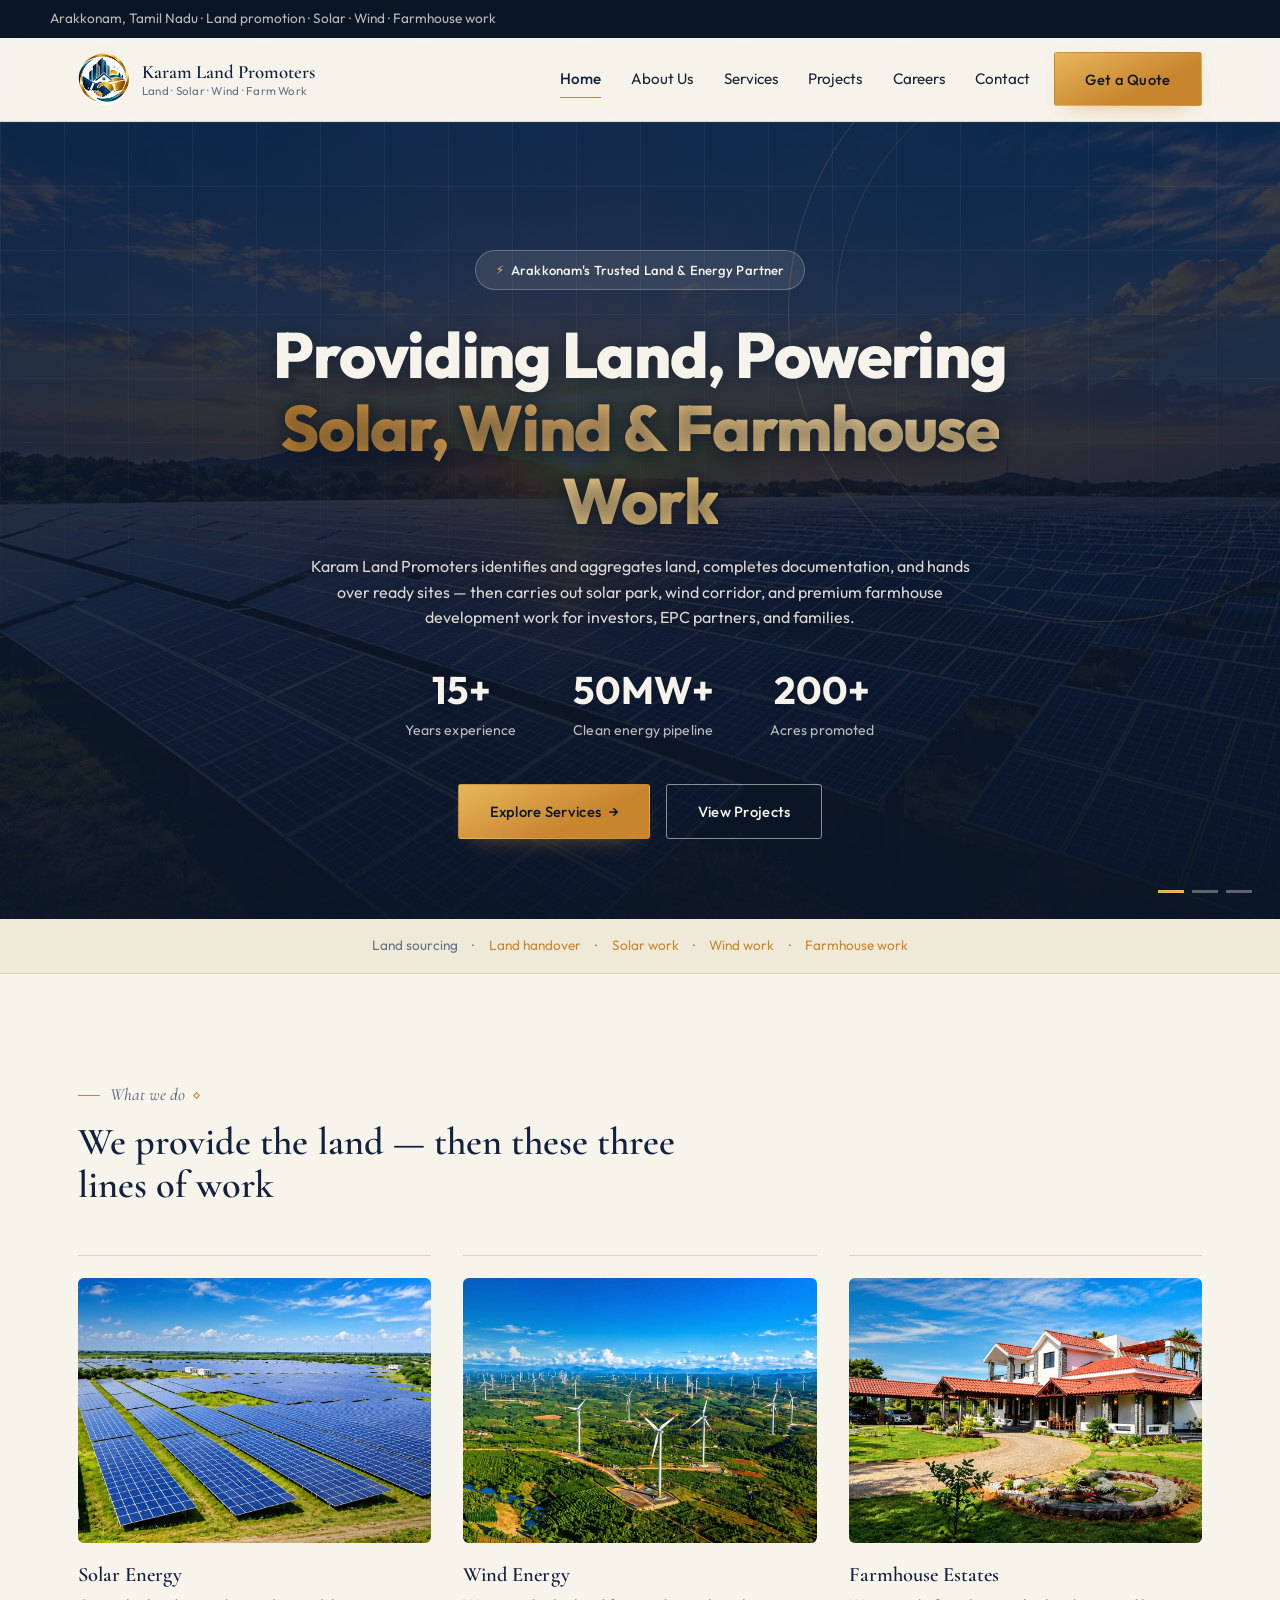
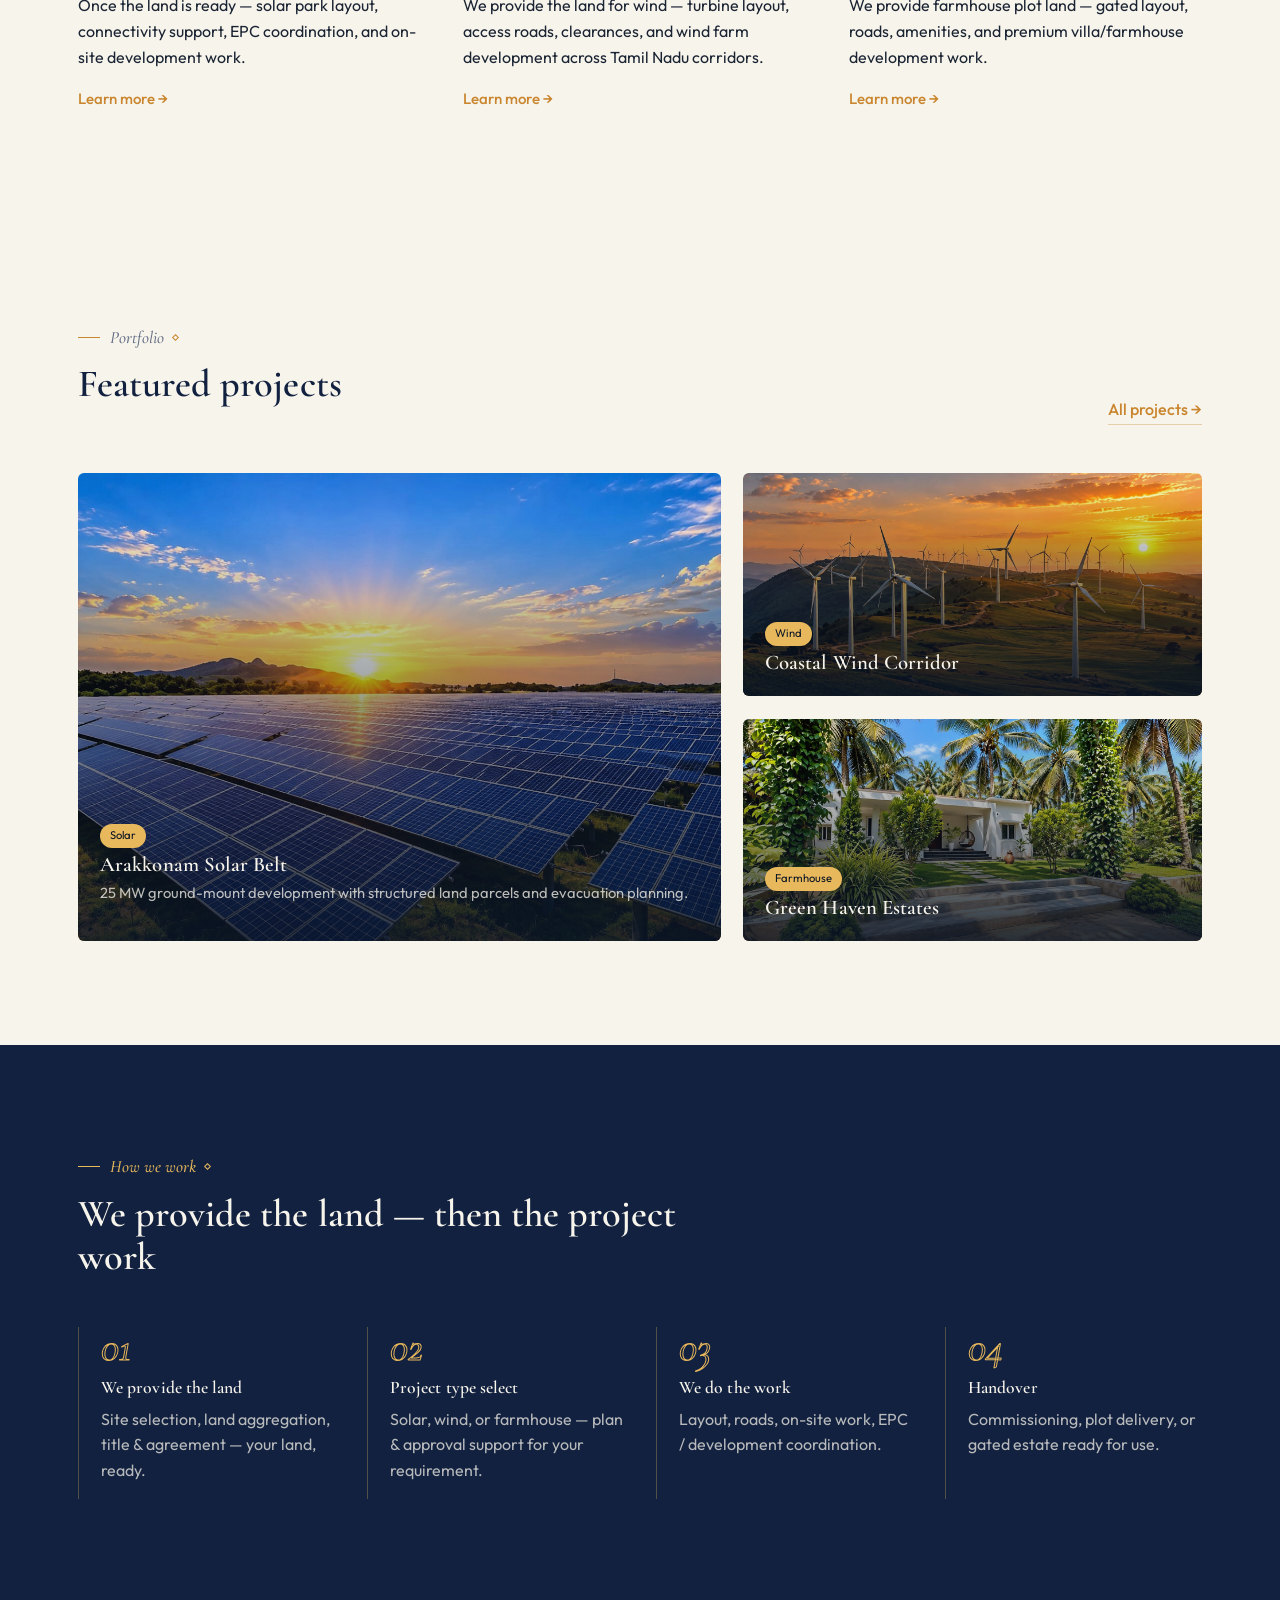
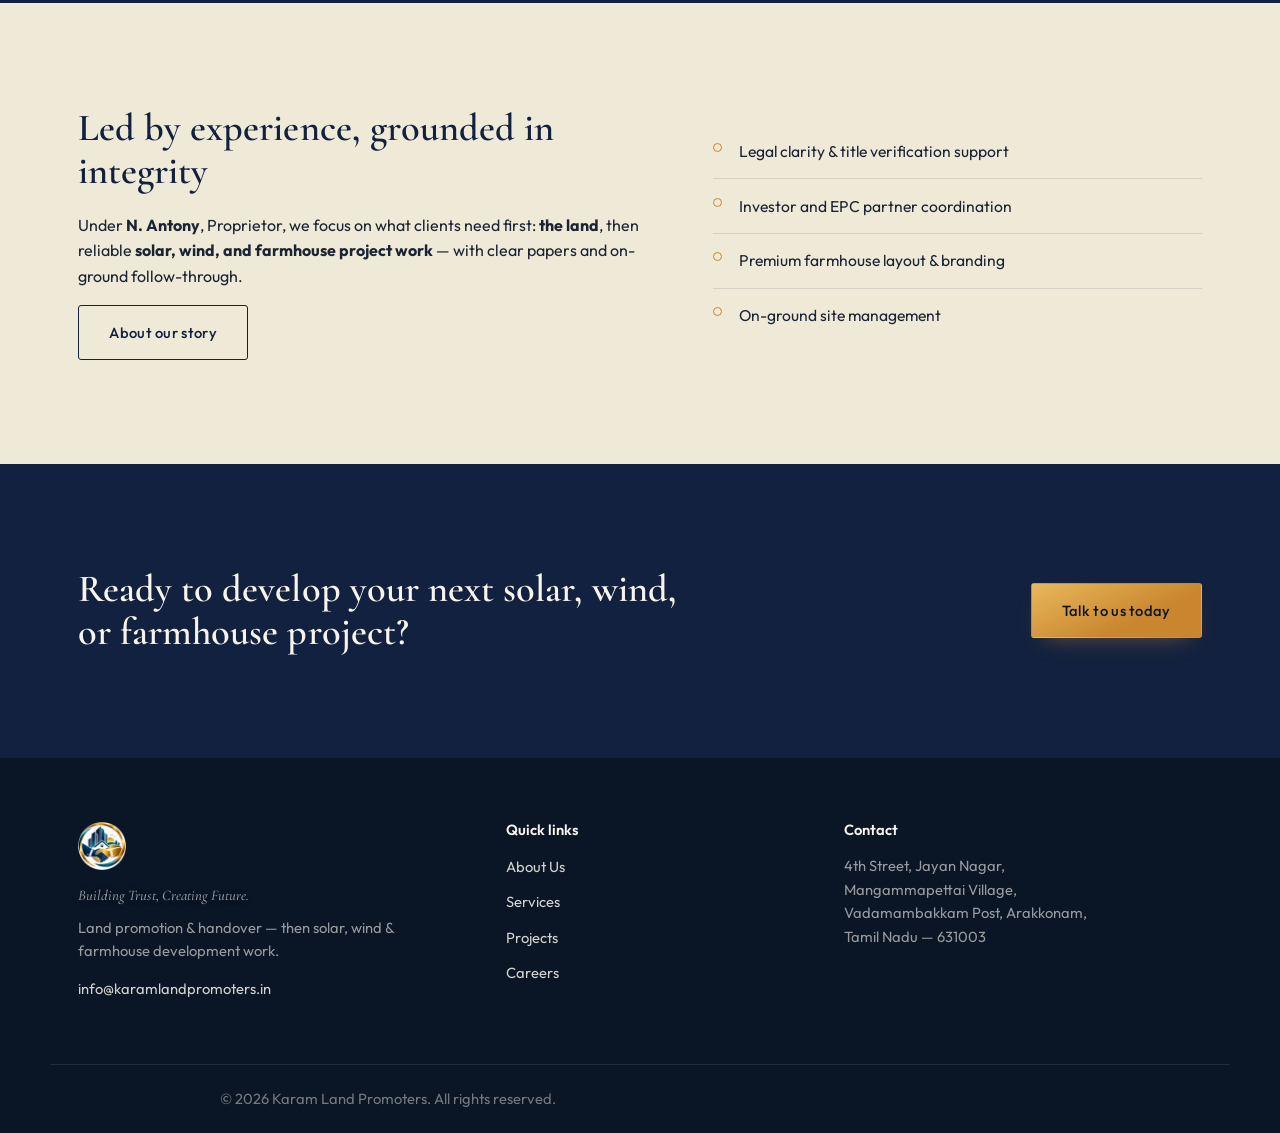
==== index.html @ d92776a5 "commit" ====
<!DOCTYPE html>
<html lang="en">
<head>
  <meta charset="UTF-8" />
  <meta name="viewport" content="width=device-width, initial-scale=1.0" />
  <meta name="description" content="Karam Land Promoters — we provide the land, then handle solar, wind &amp; farmhouse development. Premium land promotion and project work across Tamil Nadu." />
  <title>Karam Land Promoters | Building Trust, Creating Future</title>
  <meta property="og:type" content="website" />
  <meta property="og:site_name" content="Karam Land Promoters" />
  <meta property="og:title" content="Karam Land Promoters | Building Trust, Creating Future" />
  <meta property="og:description" content="We provide the land, then handle solar, wind & farmhouse development. Premium land promotion and project work across Tamil Nadu." />
  <meta property="og:image" content="assets/logo.png" />
  <meta name="twitter:card" content="summary" />
  <meta name="twitter:title" content="Karam Land Promoters | Building Trust, Creating Future" />
  <meta name="twitter:description" content="We provide the land, then handle solar, wind & farmhouse development across Tamil Nadu." />
  <meta name="twitter:image" content="assets/logo.png" />
  <link rel="preconnect" href="https://fonts.googleapis.com" />
  <link rel="preconnect" href="https://fonts.gstatic.com" crossorigin />
  <link href="https://fonts.googleapis.com/css2?family=Cormorant+Garamond:ital,wght@0,500;0,600;1,500&family=Outfit:wght@300;400;500;600;700&display=swap" rel="stylesheet" />
  <link rel="icon" href="assets/favicon.png" type="image/png" />
  <link rel="stylesheet" href="css/styles.css" />
</head>
<body>
  <div class="top-bar">
    <div class="container top-bar-inner">
      <span>Arakkonam, Tamil Nadu · Land promotion · Solar · Wind · Farmhouse work</span>
    </div>
  </div>
  <header class="site-header" id="top">
    <div class="header-inner container">
      <a class="brand" href="index.html">
        <img src="assets/logo.png" alt="Karam Land Promoters" class="brand-logo" width="52" height="52" />
        <span class="brand-text">
          <span class="brand-name">Karam Land Promoters</span>
          <span class="brand-tag">Land · Solar · Wind · Farm Work</span>
        </span>
      </a>
      <button class="nav-toggle" type="button" aria-label="Open menu" aria-expanded="false">
        <span></span><span></span><span></span>
      </button>
      <nav class="main-nav" aria-label="Primary">
        <a href="index.html" class="active">Home</a>
        <a href="about.html">About Us</a>
        <a href="services.html">Services</a>
        <a href="projects.html">Projects</a>
        <a href="careers.html">Careers</a>
        <a href="contact.html">Contact</a>
      </nav>
      <a class="btn btn-gold header-cta" href="contact.html">Get a Quote</a>
    </div>
  </header>

  <main>
    <section class="hero">
      <div class="hero-slides" aria-hidden="true">
        <div class="hero-slide slide-solar active"></div>
        <div class="hero-slide slide-wind"></div>
        <div class="hero-slide slide-farm"></div>
      </div>
      <div class="hero-shade"></div>
      <div class="hero-overlay"></div>
      <div class="hero-accent"></div>
      <div class="container hero-content">
        <div class="hero-badge"><span class="hero-badge-icon">⚡</span>Arakkonam's Trusted Land &amp; Energy Partner</div>
        <h1 class="hero-heading">Providing Land, Powering<br /><span class="gold">Solar, Wind &amp; Farmhouse Work</span></h1>
        <p class="hero-desc">Karam Land Promoters identifies and aggregates land, completes documentation, and hands over ready sites — then carries out solar park, wind corridor, and premium farmhouse development work for investors, EPC partners, and families.</p>
        <div class="hero-stats">
          <div><strong>15+</strong><span>Years experience</span></div>
          <div><strong>50MW+</strong><span>Clean energy pipeline</span></div>
          <div><strong>200+</strong><span>Acres promoted</span></div>
        </div>
        <div class="hero-actions">
          <a class="btn btn-gold" href="services.html">Explore Services<span class="btn-arrow">→</span></a>
          <a class="btn btn-outline-light" href="projects.html">View Projects</a>
        </div>
      </div>
      <div class="hero-dots" aria-label="Hero slides">
        <button type="button" class="active" data-slide="0" aria-label="Solar"></button>
        <button type="button" data-slide="1" aria-label="Wind"></button>
        <button type="button" data-slide="2" aria-label="Farmhouse"></button>
      </div>
    </section>

    <div class="logo-strip">
      <div class="container logo-strip-inner">
        <span>Land sourcing</span><span>·</span>
        <span>Land handover</span><span>·</span>
        <span>Solar work</span><span>·</span>
        <span>Wind work</span><span>·</span>
        <span>Farmhouse work</span>
      </div>
    </div>

    <section class="section pillars">
      <div class="container">
        <header class="section-head">
          <p class="eyebrow">What we do</p>
          <h2>We provide the land — then these three lines of work</h2>
        </header>
        <div class="card-grid three reveal">
          <article class="pillar-card">
            <div class="pillar-media">
              <img src="assets/images/solar-1.jpg" alt="Solar energy park" width="800" height="500" loading="lazy" />
            </div>
            <div class="pillar-body">
              <h3>Solar Energy</h3>
              <p>Once the land is ready — solar park layout, connectivity support, EPC coordination, and on-site development work.</p>
              <a href="services.html#solar">Learn more →</a>
            </div>
          </article>
          <article class="pillar-card">
            <div class="pillar-media">
              <img src="assets/images/wind-1.jpg" alt="Wind turbines on a green field" width="800" height="500" loading="lazy" />
            </div>
            <div class="pillar-body">
              <h3>Wind Energy</h3>
              <p>We provide the land for wind — turbine layout, access roads, clearances, and wind farm development across Tamil Nadu corridors.</p>
              <a href="services.html#wind">Learn more →</a>
            </div>
          </article>
          <article class="pillar-card">
            <div class="pillar-media">
              <img src="assets/images/farm-1.jpg" alt="Premium farmhouse estate" width="800" height="500" loading="lazy" />
            </div>
            <div class="pillar-body">
              <h3>Farmhouse Estates</h3>
              <p>We provide farmhouse plot land — gated layout, roads, amenities, and premium villa/farmhouse development work.</p>
              <a href="services.html#farmhouse">Learn more →</a>
            </div>
          </article>
        </div>
      </div>
    </section>

    <section class="section featured-projects">
      <div class="container">
        <header class="section-head row">
          <div>
            <p class="eyebrow">Portfolio</p>
            <h2>Featured projects</h2>
          </div>
          <a class="link-gold" href="projects.html">All projects →</a>
        </header>
        <div class="project-showcase">
          <article class="project-tile large">
            <div class="project-img"><img src="assets/images/solar-3.jpg" alt="Arakkonam solar project" width="900" height="700" loading="lazy" /></div>
            <div class="project-caption">
              <span class="badge">Solar</span>
              <h3>Arakkonam Solar Belt</h3>
              <p>25 MW ground-mount development with structured land parcels and evacuation planning.</p>
            </div>
          </article>
          <article class="project-tile">
            <div class="project-img"><img src="assets/images/wind-3.jpg" alt="Coastal wind corridor" width="600" height="400" loading="lazy" /></div>
            <div class="project-caption">
              <span class="badge">Wind</span>
              <h3>Coastal Wind Corridor</h3>
            </div>
          </article>
          <article class="project-tile">
            <div class="project-img"><img src="assets/images/farm-3.jpg" alt="Green Haven farmhouse estates" width="600" height="400" loading="lazy" /></div>
            <div class="project-caption">
              <span class="badge">Farmhouse</span>
              <h3>Green Haven Estates</h3>
            </div>
          </article>
        </div>
      </div>
    </section>

    <section class="section section-dark">
      <div class="container">
        <header class="section-head">
          <p class="eyebrow">How we work</p>
          <h2>We provide the land — then the project work</h2>
        </header>
        <div class="process-grid reveal">
          <div class="process-step"><span class="num">01</span><h3>We provide the land</h3><p>Site selection, land aggregation, title &amp; agreement — your land, ready.</p></div>
          <div class="process-step"><span class="num">02</span><h3>Project type select</h3><p>Solar, wind, or farmhouse — plan &amp; approval support for your requirement.</p></div>
          <div class="process-step"><span class="num">03</span><h3>We do the work</h3><p>Layout, roads, on-site work, EPC / development coordination.</p></div>
          <div class="process-step"><span class="num">04</span><h3>Handover</h3><p>Commissioning, plot delivery, or gated estate ready for use.</p></div>
        </div>
      </div>
    </section>

    <section class="section trust-band">
      <div class="container trust-inner">
        <div>
          <h2>Led by experience, grounded in integrity</h2>
          <p>Under <strong>N. Antony</strong>, Proprietor, we focus on what clients need first: <strong>the land</strong>, then reliable <strong>solar, wind, and farmhouse project work</strong> — with clear papers and on-ground follow-through.</p>
          <a class="btn btn-navy" href="about.html">About our story</a>
        </div>
        <ul class="trust-list">
          <li>Legal clarity &amp; title verification support</li>
          <li>Investor and EPC partner coordination</li>
          <li>Premium farmhouse layout &amp; branding</li>
          <li>On-ground site management</li>
        </ul>
      </div>
    </section>

    <section class="section cta-strip">
      <div class="container cta-inner">
        <h2>Ready to develop your next solar, wind, or farmhouse project?</h2>
        <a class="btn btn-gold" href="contact.html">Talk to us today</a>
      </div>
    </section>
  </main>

  <footer class="site-footer">
    <div class="container footer-grid">
      <div class="footer-brand">
        <img src="assets/logo.png" alt="" width="48" height="48" />
        <p class="script">Building Trust, Creating Future.</p>
        <p>Land promotion &amp; handover — then solar, wind &amp; farmhouse development work.</p>
        <p><a href="mailto:info@karamlandpromoters.in">info@karamlandpromoters.in</a></p>
      </div>
      <div>
        <h4>Quick links</h4>
        <ul class="footer-links">
          <li><a href="about.html">About Us</a></li>
          <li><a href="services.html">Services</a></li>
          <li><a href="projects.html">Projects</a></li>
          <li><a href="careers.html">Careers</a></li>
        </ul>
      </div>
      <div>
        <h4>Contact</h4>
        <p>4th Street, Jayan Nagar,<br />Mangammapettai Village,<br />Vadamambakkam Post, Arakkonam,<br />Tamil Nadu — 631003</p>
        
      </div>
    </div>
    <div class="footer-bottom container">
      <p>© <span id="year"></span> Karam Land Promoters. All rights reserved.</p>
    </div>
  </footer>
  <script src="js/main.js"></script>
</body>
</html>
---- css/styles.css ----
/* ==========================================================================
   Karam Land Promoters — Design System
   Matches the brand's business-card identity: deep navy as the primary
   dark tone, warm gold as the accent, and a bright turquoise-teal as the
   secondary accent, on a warm parchment/white base. Cormorant Garamond
   for display, Outfit for everything functional.
   ========================================================================== */

:root {
  /* --- Color tokens --- */
  --ink: #12213F;          /* deep forest-ink: dark sections, primary text */
  --ink-950: #0A1526;       /* darkest, footer / true-dark backgrounds */
  --navy: #12213F;          /* alias kept for inline styles in markup */
  --paper: #F7F4EC;         /* warm parchment page background */
  --white: #F7F4EC;         /* alias kept for inline styles in markup */
  --paper-deep: #EFE9D8;    /* slightly deeper parchment for panels */
  --gold: #C9862E;          /* primary accent — buttons, rules, links */
  --gold-light: #E8B85C;    /* highlight / gradient partner */
  --clay: #C2701F;          /* farmhouse / land accent, used sparingly */
  --teal: #17A8A3;          /* sage — renewable energy accent + success */
  --sage-deep: #0F2A52;
  --text: #1B2433;
  --text-muted: #667085;
  --line: rgba(18, 33, 63, 0.12);
  --line-gold: rgba(201, 134, 46, 0.35);

  /* --- Type --- */
  --font-display: "Cormorant Garamond", "Iowan Old Style", Georgia, serif;
  --font-body: "Outfit", "Segoe UI", system-ui, sans-serif;

  /* --- Layout --- */
  --container-w: 1180px;
  --radius-sm: 3px;
  --radius-md: 6px;
  --shadow-card: 0 18px 40px -24px rgba(10, 21, 38, 0.45);
  --ease: cubic-bezier(.22,.61,.36,1);
}

/* --- Reset --- */
* , *::before, *::after { box-sizing: border-box; }
html { scroll-behavior: smooth; scroll-padding-top: 96px; }
body {
  margin: 0;
  background: var(--paper);
  color: var(--text);
  font-family: var(--font-body);
  font-size: 16px;
  line-height: 1.6;
  -webkit-font-smoothing: antialiased;
  position: relative;
}
body::before {
  content: "";
  position: fixed;
  inset: 0;
  z-index: 9999;
  pointer-events: none;
  opacity: 0.035;
  mix-blend-mode: multiply;
  background-image: url("data:image/svg+xml;utf8,<svg xmlns='http://www.w3.org/2000/svg' width='160' height='160'><filter id='n'><feTurbulence type='fractalNoise' baseFrequency='0.9' numOctaves='2' stitchTiles='stitch'/></filter><rect width='100%25' height='100%25' filter='url(%23n)'/></svg>");
}
img { max-width: 100%; height: auto; display: block; }
a { color: inherit; text-decoration: none; }
ul { margin: 0; padding: 0; list-style: none; }
button { font-family: inherit; cursor: pointer; }
input, textarea, select { font-family: inherit; font-size: 1rem; }

:focus-visible {
  outline: 2px solid var(--gold);
  outline-offset: 3px;
}

@media (prefers-reduced-motion: reduce) {
  html { scroll-behavior: auto; }
  * , *::before, *::after {
    animation-duration: 0.001ms !important;
    animation-iteration-count: 1 !important;
    transition-duration: 0.001ms !important;
  }
}

/* --- Type scale --- */
h1, h2, h3, h4 {
  font-family: var(--font-display);
  color: var(--ink);
  font-weight: 600;
  line-height: 1.12;
  margin: 0 0 0.5em;
  letter-spacing: 0.001em;
}
h1 { font-size: clamp(2.4rem, 4.4vw, 3.7rem); font-weight: 600; }
h2 { font-size: clamp(1.9rem, 3vw, 2.6rem); }
h3 { font-size: 1.28rem; font-weight: 600; }
p { margin: 0 0 1em; max-width: 62ch; color: var(--text); }
.section-head p, .split-text p, .value-item p, .job-card p { color: var(--text-muted); }

.script {
  font-family: var(--font-display);
  font-style: italic;
  font-weight: 500;
  color: var(--gold);
  font-size: 1.3rem;
  text-shadow: 0 1px 8px rgba(10,21,38,0.25);
}

.hero-content .script,
.hero-content .eyebrow { color: var(--gold-light); text-shadow: 0 1px 10px rgba(10,21,38,0.55); }
.hero-content .eyebrow::before,
.hero-content .eyebrow::after { background: var(--gold-light); border-color: var(--gold-light); }

.eyebrow {
  font-family: var(--font-display);
  font-style: italic;
  font-weight: 500;
  color: var(--gold);
  font-size: 1.08rem;
  display: inline-flex;
  align-items: center;
  gap: 0.55em;
  margin: 0 0 0.7em;
}
.eyebrow::before {
  content: "";
  display: inline-block;
  width: 22px;
  height: 1px;
  background: var(--gold);
  flex-shrink: 0;
}
.eyebrow::after {
  content: "";
  display: inline-block;
  width: 5px;
  height: 5px;
  border: 1px solid var(--gold);
  transform: rotate(45deg);
  flex-shrink: 0;
}
.gold {
  background: linear-gradient(100deg, #C9862E 0%, #F5D69A 22%, #E8B85C 40%, #C9862E 55%, #F0C868 75%, #C9862E 100%);
  background-size: 300% auto;
  -webkit-background-clip: text;
  background-clip: text;
  color: transparent;
  filter: drop-shadow(0 1px 1px rgba(10,21,38,0.35));
  animation: goldShimmer 7s linear infinite;
}
@keyframes goldShimmer {
  0% { background-position: 0% 50%; }
  100% { background-position: 300% 50%; }
}

/* --- Layout --- */
.container { max-width: var(--container-w); margin: 0 auto; padding: 0 28px; }
.section { padding: 6.5rem 0; }
.section-dark { background: var(--ink); color: var(--paper); }
.section-dark h2, .section-dark h3 { color: var(--paper); }
.section-dark p { color: rgba(247,244,236,0.72); }
.section-dark .eyebrow { color: var(--gold-light); }
.section-dark .eyebrow::before { background: var(--gold-light); }
.section-dark .eyebrow::after { border-color: var(--gold-light); }

.section-head { max-width: 640px; margin: 0 0 3rem; }
.section-head.row {
  display: flex;
  align-items: flex-end;
  justify-content: space-between;
  gap: 2rem;
  max-width: none;
}
.section-head.row > div { max-width: 640px; }

.link-gold {
  color: var(--gold);
  font-weight: 500;
  border-bottom: 1px solid var(--line-gold);
  padding-bottom: 2px;
  white-space: nowrap;
  transition: border-color 0.2s var(--ease), opacity 0.2s var(--ease);
}
.link-gold:hover { border-color: var(--gold); }

/* --- Buttons --- */
.btn {
  position: relative;
  display: inline-flex;
  align-items: center;
  justify-content: center;
  gap: 0.5em;
  padding: 0.9rem 1.9rem;
  font-size: 0.92rem;
  font-weight: 500;
  letter-spacing: 0.02em;
  border-radius: var(--radius-sm);
  border: 1px solid transparent;
  overflow: hidden;
  transition: transform 0.25s var(--ease), background 0.25s var(--ease), color 0.25s var(--ease), border-color 0.25s var(--ease), box-shadow 0.25s var(--ease);
}
.btn::after {
  content: "";
  position: absolute;
  top: 0; bottom: 0; left: -60%;
  width: 40%;
  background: linear-gradient(120deg, transparent, rgba(255,255,255,0.35), transparent);
  transform: skewX(-20deg);
  transition: left 0.65s var(--ease);
}
.btn:hover::after { left: 130%; }
.btn-gold {
  background: linear-gradient(155deg, var(--gold-light) 0%, var(--gold) 65%);
  color: var(--ink-950);
  box-shadow: 0 10px 24px -14px rgba(201,134,46,0.65);
}
.btn-gold:hover { transform: translateY(-2px); box-shadow: 0 16px 30px -14px rgba(201,134,46,0.75); }
.btn-navy {
  background: transparent;
  border-color: var(--ink);
  color: var(--ink);
}
.btn-navy:hover { background: var(--ink); color: var(--paper); transform: translateY(-2px); }
.btn-outline-light {
  background: transparent;
  border-color: rgba(247,244,236,0.55);
  color: var(--paper);
}
.btn-outline-light:hover { background: rgba(247,244,236,0.12); border-color: var(--paper); transform: translateY(-2px); }

/* ==========================================================================
   Top bar + Header
   ========================================================================== */
.top-bar {
  background: var(--ink-950);
  color: rgba(247,244,236,0.75);
  font-size: 0.85rem;
}
.top-bar-inner {
  display: flex;
  justify-content: space-between;
  align-items: center;
  padding: 0.5rem 0;
  gap: 1rem;
  flex-wrap: wrap;
}
.top-bar a { color: var(--gold-light); }

.site-header {
  position: sticky;
  top: 0;
  z-index: 50;
  background: rgba(247, 244, 236, 0.92);
  backdrop-filter: blur(10px);
  border-bottom: 1px solid var(--line);
  transition: box-shadow 0.25s var(--ease);
}
.site-header.is-scrolled { box-shadow: 0 8px 24px -18px rgba(10,21,38,0.35); }

.header-inner {
  display: flex;
  align-items: center;
  gap: 1.5rem;
  padding: 0.9rem 28px;
}
.brand { display: flex; align-items: center; gap: 0.75rem; margin-right: auto; }
.brand-logo { flex-shrink: 0; }
.brand-text { display: flex; flex-direction: column; line-height: 1.2; }
.brand-name {
  font-family: var(--font-display);
  font-weight: 600;
  font-size: 1.18rem;
  color: var(--ink);
}
.brand-tag { font-size: 0.72rem; color: var(--text-muted); letter-spacing: 0.02em; }

.main-nav { display: flex; align-items: center; gap: 1.9rem; }
.main-nav a {
  position: relative;
  font-size: 0.95rem;
  color: var(--text);
  padding: 0.3rem 0;
  transition: color 0.25s var(--ease);
}
.main-nav a:hover { color: var(--gold); }
.main-nav a::after {
  content: "";
  position: absolute;
  left: 0; right: 100%;
  bottom: -2px;
  height: 1.5px;
  background: var(--gold);
  transition: right 0.25s var(--ease);
}
.main-nav a:hover::after, .main-nav a.active::after { right: 0; }
.main-nav a.active { color: var(--ink); font-weight: 500; }

.nav-toggle {
  display: none;
  flex-direction: column;
  justify-content: center;
  gap: 5px;
  width: 34px;
  height: 34px;
  background: none;
  border: none;
  padding: 0;
}
.nav-toggle span {
  display: block;
  width: 100%;
  height: 2px;
  background: var(--ink);
  transition: transform 0.25s var(--ease), opacity 0.2s var(--ease);
}
.nav-toggle[aria-expanded="true"] span:nth-child(1) { transform: translateY(7px) rotate(45deg); }
.nav-toggle[aria-expanded="true"] span:nth-child(2) { opacity: 0; }
.nav-toggle[aria-expanded="true"] span:nth-child(3) { transform: translateY(-7px) rotate(-45deg); }

/* ==========================================================================
   Hero (home)
   ========================================================================== */
.hero {
  position: relative;
  min-height: 88vh;
  display: flex;
  align-items: flex-end;
  overflow: hidden;
  color: var(--paper);
}
.hero-slides { position: absolute; inset: 0; }
.hero-slide {
  position: absolute; inset: 0;
  opacity: 0;
  transition: opacity 1.2s var(--ease);
}
.hero-slide.active { opacity: 1; }
.slide-solar,
.slide-wind,
.slide-farm {
  background-size: cover;
  background-position: center;
}
.slide-solar { background-image:
  linear-gradient(160deg, rgba(22,40,76,0.68) 0%, rgba(18,33,63,0.55) 55%, rgba(10,21,38,0.8) 100%),
  url("../assets/images/solar-3.jpg"); }
.slide-wind { background-image:
  linear-gradient(160deg, rgba(18,33,63,0.68) 0%, rgba(28,50,90,0.55) 55%, rgba(10,21,38,0.8) 100%),
  url("../assets/images/wind-3.jpg"); }
.slide-farm { background-image:
  linear-gradient(160deg, rgba(18,30,56,0.68) 0%, rgba(32,48,84,0.55) 55%, rgba(10,21,38,0.8) 100%),
  url("../assets/images/farm-2.jpg"); }

.hero-shade {
  position: absolute; inset: 0;
  background: linear-gradient(180deg, rgba(10,21,38,0.58) 0%, rgba(10,21,38,0.64) 35%, rgba(10,21,38,0.9) 100%);
}
.hero-shade::after {
  content: "";
  position: absolute;
  left: 0; right: 0; bottom: 0;
  height: 90px;
  background: linear-gradient(180deg, transparent, rgba(10,21,38,0.35));
}
.hero-overlay {
  position: absolute; inset: 0;
  background-image:
    linear-gradient(rgba(247,244,236,0.05) 1px, transparent 1px),
    linear-gradient(90deg, rgba(247,244,236,0.05) 1px, transparent 1px);
  background-size: 64px 64px;
  mask-image: linear-gradient(180deg, black, transparent 75%);
}
.hero-accent {
  position: absolute;
  right: -10%;
  top: -15%;
  width: 620px;
  height: 620px;
  border: 1px solid rgba(232,184,92,0.18);
  border-radius: 50%;
}
.hero-accent::after {
  content: "";
  position: absolute;
  inset: 46px;
  border: 1px solid rgba(232,184,92,0.12);
  border-radius: 50%;
}

.hero-content { position: relative; z-index: 2; padding-bottom: 5rem; padding-top: 8rem; max-width: 900px; margin: 0 auto; text-align: center; animation: heroIn 1s var(--ease) both; }
@keyframes heroIn {
  from { opacity: 0; transform: translateY(18px); }
  to { opacity: 1; transform: none; }
}
.hero-badge {
  display: inline-flex;
  align-items: center;
  gap: 0.5em;
  font-size: 0.82rem;
  font-weight: 500;
  letter-spacing: 0.01em;
  color: var(--paper);
  background: rgba(247,244,236,0.1);
  border: 1px solid rgba(247,244,236,0.25);
  backdrop-filter: blur(6px);
  padding: 0.55rem 1.2rem;
  border-radius: 999px;
  margin-bottom: 1.8rem;
}
.hero-badge-icon { color: var(--gold-light); font-size: 0.95em; }
.hero-heading {
  color: var(--paper);
  margin-bottom: 1rem;
  font-family: var(--font-body);
  font-weight: 800;
  font-size: clamp(2.6rem, 5vw, 4.3rem);
  line-height: 1.14;
  letter-spacing: -0.02em;
  text-shadow: 0 2px 18px rgba(10,21,38,0.5);
}
.hero-heading .gold { filter: drop-shadow(0 2px 6px rgba(10,21,38,0.4)); }
.hero-desc { color: rgba(247,244,236,0.88); max-width: 60ch; margin: 0 auto; text-shadow: 0 1px 12px rgba(10,21,38,0.6); }
.hero-actions { display: flex; gap: 1rem; flex-wrap: wrap; margin: 2.6rem 0 0; justify-content: center; }
.btn-arrow { display: inline-block; transition: transform 0.3s var(--ease); }
.btn-gold:hover .btn-arrow { transform: translateX(4px); }
.hero-stats {
  display: flex;
  gap: 3.5rem;
  justify-content: center;
  padding-top: 2.4rem;
  flex-wrap: wrap;
}
.hero-stats strong {
  display: block;
  font-family: var(--font-body);
  font-size: 2.4rem;
  font-weight: 700;
  line-height: 1.1;
  color: var(--paper);
  text-shadow: 0 2px 14px rgba(10,21,38,0.6);
  margin-bottom: 0.15em;
}
.hero-stats span { font-size: 0.88rem; color: rgba(247,244,236,0.75); letter-spacing: 0.01em; }

.hero-dots {
  position: absolute;
  bottom: 1.6rem;
  right: 28px;
  z-index: 3;
  display: flex;
  gap: 0.5rem;
}
.hero-dots button {
  width: 26px;
  height: 3px;
  border: none;
  background: rgba(247,244,236,0.35);
  padding: 0;
  transition: background 0.2s var(--ease);
}
.hero-dots button.active { background: var(--gold-light); }

/* --- Page hero (inner pages) --- */
.page-hero {
  padding: 7rem 0 4rem;
  background: linear-gradient(180deg, #182E56 0%, var(--ink) 100%);
  color: var(--paper);
}
.page-hero h1 { color: var(--paper); }
.page-hero .lead { color: rgba(247,244,236,0.78); font-size: 1.1rem; max-width: 60ch; }
.page-hero .script { color: var(--gold-light); }

/* --- Logo strip --- */
.logo-strip { border-bottom: 1px solid var(--line); background: var(--paper-deep); }
.logo-strip-inner {
  display: flex;
  gap: 0.9rem;
  justify-content: center;
  flex-wrap: wrap;
  padding: 1rem 28px;
  color: var(--text-muted);
  font-size: 0.85rem;
}
.logo-strip-inner span:nth-child(odd):not(:first-child) { color: var(--gold); }

/* ==========================================================================
   Pillars (home: what we do)
   ========================================================================== */
.card-grid { display: grid; gap: 2rem; }
.card-grid.three { grid-template-columns: repeat(3, 1fr); }

.pillar-card {
  border-top: 1px solid var(--line-gold);
  padding-top: 1.4rem;
  transition: transform 0.35s var(--ease);
}
.pillar-card:hover { transform: translateY(-4px); }
.pillar-media {
  position: relative;
  aspect-ratio: 4 / 3;
  overflow: hidden;
  border-radius: var(--radius-md);
  margin-bottom: 1.3rem;
  box-shadow: inset 0 0 0 1px var(--line-gold);
}
.pillar-media img { width: 100%; height: 100%; object-fit: cover; transition: transform 0.5s var(--ease); }
.pillar-card:hover .pillar-media img { transform: scale(1.04); }
.pillar-media::after,
.service-visual::after,
.split-media.media-frame::after {
  content: "";
  position: absolute;
  inset: 0;
  background: linear-gradient(155deg, rgba(10,21,38,0.28) 0%, rgba(10,21,38,0) 38%, rgba(10,21,38,0) 65%, rgba(10,21,38,0.32) 100%);
  mix-blend-mode: multiply;
  pointer-events: none;
}
.pillar-media::before,
.service-visual::before,
.split-media.media-frame::before {
  content: "";
  position: absolute;
  inset: 10px;
  border-top: 1.5px solid transparent;
  border-left: 1.5px solid transparent;
  border-bottom: 1.5px solid transparent;
  border-right: 1.5px solid transparent;
  pointer-events: none;
  z-index: 2;
  transition: inset 0.4s var(--ease), border-color 0.4s var(--ease);
  border-image: none;
}
.pillar-media:hover::before,
.service-block:hover .service-visual::before,
.split-media.media-frame:hover::before {
  inset: 14px;
}
.pillar-card:hover .pillar-media::before,
.service-block:hover .service-visual::before {
  border-top-color: var(--gold-light);
  border-left-color: var(--gold-light);
}
.pillar-body h3 { margin-bottom: 0.4rem; }
.pillar-body a { color: var(--gold); font-weight: 500; font-size: 0.94rem; }

.reveal > * {
  opacity: 0;
  transform: translateY(16px);
  transition: opacity 0.6s var(--ease), transform 0.6s var(--ease);
}
.reveal.is-visible > * { opacity: 1; transform: none; }
.reveal.is-visible > *:nth-child(2) { transition-delay: 0.08s; }
.reveal.is-visible > *:nth-child(3) { transition-delay: 0.16s; }
.reveal.is-visible > *:nth-child(4) { transition-delay: 0.24s; }

/* ==========================================================================
   Featured projects (home)
   ========================================================================== */
.project-showcase {
  display: grid;
  grid-template-columns: 1.4fr 1fr;
  grid-template-rows: repeat(2, 1fr);
  gap: 1.4rem;
}
.project-tile { position: relative; overflow: hidden; border-radius: var(--radius-md); transition: box-shadow 0.35s var(--ease); }
.project-tile:hover { box-shadow: 0 26px 44px -26px rgba(10,21,38,0.45); }
.project-tile.large { grid-row: span 2; }
.project-img { position: absolute; inset: 0; }
.project-img img { width: 100%; height: 100%; object-fit: cover; transition: transform 0.6s var(--ease); }
.project-tile { min-height: 220px; }
.project-tile.large { min-height: 468px; }
.project-tile:hover .project-img img { transform: scale(1.06); }
.project-caption {
  position: relative;
  z-index: 2;
  margin-top: auto;
  padding: 1.4rem;
  color: var(--paper);
  background: linear-gradient(0deg, rgba(10,21,38,0.88) 0%, rgba(10,21,38,0.05) 90%);
  height: 100%;
  display: flex;
  flex-direction: column;
  justify-content: flex-end;
}
.project-caption h3 { color: var(--paper); margin: 0.3rem 0 0; font-size: 1.3rem; }
.project-caption p { color: rgba(247,244,236,0.75); margin-top: 0.3rem; font-size: 0.92rem; }
.badge {
  display: inline-block;
  font-size: 0.7rem;
  color: var(--ink-950);
  background: var(--gold-light);
  padding: 0.2rem 0.6rem;
  border-radius: 999px;
  width: fit-content;
}

/* ==========================================================================
   Process (home: how we work) — genuine sequence, ghost numerals
   ========================================================================== */
.process-grid { display: grid; grid-template-columns: repeat(4, 1fr); gap: 2rem; }
.process-step { border-left: 1px solid rgba(232,184,92,0.3); padding-left: 1.4rem; }
.process-step .num {
  display: block;
  font-family: var(--font-display);
  font-style: italic;
  font-size: 2.6rem;
  color: transparent;
  -webkit-text-stroke: 1px var(--gold-light);
  line-height: 1;
  margin-bottom: 0.6rem;
}
.process-step h3 { color: var(--paper); font-size: 1.1rem; }

/* ==========================================================================
   Trust band
   ========================================================================== */
.trust-band { background: var(--paper-deep); }
.trust-inner {
  display: grid;
  grid-template-columns: 1.2fr 1fr;
  gap: 3rem;
  align-items: center;
}
.trust-list li {
  padding: 0.9rem 0;
  border-bottom: 1px solid var(--line);
  font-size: 0.98rem;
  position: relative;
  padding-left: 1.6rem;
}
.trust-list li::before {
  content: "";
  position: absolute;
  left: 0; top: 1.15rem;
  width: 9px; height: 9px;
  border: 1.5px solid var(--gold);
  border-radius: 50%;
  background: var(--paper-deep);
}
.trust-list li:last-child { border-bottom: none; }

/* ==========================================================================
   CTA strip
   ========================================================================== */
.cta-strip { background: var(--ink); color: var(--paper); }
.cta-inner { display: flex; align-items: center; justify-content: space-between; gap: 2rem; flex-wrap: wrap; }
.cta-inner h2 { color: var(--paper); max-width: 34ch; margin: 0; }

/* ==========================================================================
   Split sections (About)
   ========================================================================== */
.split { display: grid; grid-template-columns: 1fr 1fr; gap: 3.5rem; align-items: center; }
.split.reverse .split-media { order: -1; }
.split-media { position: relative; width: 100%; height: auto; aspect-ratio: 4/3; object-fit: cover; border-radius: var(--radius-md); overflow: hidden; }
.media-frame { border: 1px solid var(--line-gold); }
.split-text h2 { margin-top: 1.2rem; }
.split-text h2:first-child { margin-top: 0; }

.values-grid { display: grid; grid-template-columns: repeat(4, 1fr); gap: 2rem; }
.value-item { border-top: 1px solid var(--line-gold); padding-top: 1.1rem; }
.value-item h3 { font-size: 1.1rem; margin-bottom: 0.35rem; }

/* ==========================================================================
   Services
   ========================================================================== */
.service-block {
  display: grid;
  grid-template-columns: 1.1fr 0.9fr;
  gap: 3rem;
  align-items: center;
  padding: 3.2rem 0;
  border-bottom: 1px solid var(--line);
}
.service-block:first-child { padding-top: 0; }
.service-block:last-child { border-bottom: none; }
.service-block:nth-child(even) .service-visual { order: -1; }
.service-visual { position: relative; width: 100%; height: auto; border-radius: var(--radius-md); overflow: hidden; aspect-ratio: 3/2; object-fit: cover; box-shadow: inset 0 0 0 1px var(--line-gold); }
.service-visual img { width: 100%; height: 100%; object-fit: cover; }
.service-list { margin: 1.2rem 0 1.6rem; }
.service-list li {
  padding: 0.55rem 0 0.55rem 1.3rem;
  border-bottom: 1px dashed var(--line);
  position: relative;
  color: var(--text);
  font-size: 0.96rem;
}
.service-list li::before {
  content: "";
  position: absolute; left: 0; top: 1.05rem;
  width: 7px; height: 1px; background: var(--gold);
}
.service-list li:last-child { border-bottom: none; }

/* ==========================================================================
   Projects page
   ========================================================================== */
.projects-filter { display: flex; gap: 0.7rem; margin-bottom: 2.6rem; flex-wrap: wrap; }
.filter-btn {
  padding: 0.55rem 1.2rem;
  border: 1px solid var(--line);
  background: transparent;
  border-radius: 999px;
  font-size: 0.9rem;
  color: var(--text-muted);
  transition: all 0.2s var(--ease);
}
.filter-btn:hover { border-color: var(--gold); color: var(--ink); }
.filter-btn.active { background: var(--ink); border-color: var(--ink); color: var(--paper); }

.projects-grid { display: grid; grid-template-columns: repeat(3, 1fr); gap: 1.8rem; }
.project-card {
  border-radius: var(--radius-md);
  overflow: hidden;
  background: var(--paper-deep);
  border: 1px solid var(--line);
  box-shadow: 0 14px 28px -22px rgba(10,21,38,0.25);
  transition: opacity 0.3s var(--ease), transform 0.35s var(--ease), border-color 0.3s var(--ease), box-shadow 0.35s var(--ease);
}
.project-card:hover { border-color: var(--line-gold); transform: translateY(-5px); box-shadow: 0 22px 36px -22px rgba(10,21,38,0.35); }
.project-card.is-hidden { display: none; }
.project-card .thumb { width: 100%; height: auto; aspect-ratio: 3/2; object-fit: cover; }
.project-card .body { padding: 1.3rem 1.4rem 1.5rem; }
.project-card .body h3 { margin: 0.5rem 0 0.4rem; font-size: 1.15rem; }
.project-card .body p { font-size: 0.92rem; color: var(--text-muted); margin: 0; }

/* ==========================================================================
   Careers
   ========================================================================== */
.job-list { display: flex; flex-direction: column; gap: 0; }
.job-card {
  display: flex;
  align-items: center;
  justify-content: space-between;
  gap: 1.5rem;
  padding: 1.6rem 0;
  border-bottom: 1px solid var(--line);
  flex-wrap: wrap;
  transition: padding-left 0.3s var(--ease), border-color 0.3s var(--ease);
}
.job-card:hover { padding-left: 0.6rem; border-color: var(--line-gold); }
.job-card:first-child { padding-top: 0; }
.job-card h3 { margin-bottom: 0.25rem; font-size: 1.15rem; }
.job-meta { color: var(--gold); font-size: 0.82rem; margin-bottom: 0.4rem; }
.job-card p:last-of-type { margin-bottom: 0; }

.perks {
  display: grid;
  grid-template-columns: repeat(4, 1fr);
  gap: 1.5rem;
  margin-top: 3rem;
  padding-top: 2.5rem;
  border-top: 1px solid var(--line-gold);
}
.perk { display: flex; flex-direction: column; gap: 0.2rem; }
.perk strong { font-family: var(--font-display); font-size: 1.2rem; color: var(--ink); }
.perk span { color: var(--text-muted); font-size: 0.86rem; }

/* ==========================================================================
   Contact
   ========================================================================== */
.contact-grid { display: grid; grid-template-columns: 0.85fr 1.15fr; gap: 3.5rem; }
.contact-info h3 { font-size: 1rem; margin: 1.6rem 0 0.3rem; color: var(--gold); }
.contact-info h3:first-child { margin-top: 0; }
.contact-form {
  background: var(--paper-deep);
  border: 1px solid var(--line);
  border-top: 2px solid var(--gold);
  border-radius: var(--radius-md);
  padding: 2.2rem;
  box-shadow: 0 30px 50px -30px rgba(10,21,38,0.28);
}
.form-row { display: grid; grid-template-columns: 1fr 1fr; gap: 1.2rem; }
.contact-form label { display: block; font-size: 0.85rem; color: var(--text-muted); margin: 1rem 0 0.35rem; }
.contact-form label:first-of-type { margin-top: 0; }
.contact-form input, .contact-form select, .contact-form textarea {
  width: 100%;
  padding: 0.75rem 0.9rem;
  border: 1px solid var(--line);
  border-radius: var(--radius-sm);
  background: var(--paper);
  color: var(--text);
  transition: border-color 0.2s var(--ease);
}
.contact-form input:focus, .contact-form select:focus, .contact-form textarea:focus {
  border-color: var(--gold);
}
.contact-form textarea { min-height: 120px; resize: vertical; }
.contact-form button { margin-top: 1.4rem; width: 100%; }

.map-placeholder {
  margin-top: 3rem;
  border-radius: var(--radius-md);
  overflow: hidden;
  border: 1px solid var(--line);
  filter: grayscale(0.3) contrast(1.05);
}
.map-placeholder iframe { width: 100%; height: 320px; border: 0; display: block; }

/* ==========================================================================
   FAQ accordion (Contact page)
   ========================================================================== */
.faq-section { background: var(--paper-deep); }
.faq-list { max-width: 760px; }
.faq-item {
  border-bottom: 1px solid var(--line);
  padding: 1.3rem 0;
}
.faq-item:first-child { padding-top: 0; }
.faq-item summary {
  cursor: pointer;
  list-style: none;
  display: flex;
  align-items: center;
  justify-content: space-between;
  gap: 1rem;
  font-family: var(--font-display);
  font-weight: 600;
  font-size: 1.12rem;
  color: var(--ink);
  padding-right: 0.2rem;
}
.faq-item summary::-webkit-details-marker { display: none; }
.faq-item summary::after {
  content: "+";
  flex-shrink: 0;
  width: 26px;
  height: 26px;
  border: 1px solid var(--line-gold);
  border-radius: 50%;
  display: flex;
  align-items: center;
  justify-content: center;
  font-size: 1.1rem;
  font-family: var(--font-body);
  color: var(--gold);
  transition: transform 0.3s var(--ease), background 0.3s var(--ease), color 0.3s var(--ease);
}
.faq-item[open] summary::after {
  content: "\2212";
  background: var(--gold);
  color: var(--ink-950);
  transform: rotate(180deg);
}
.faq-item p {
  margin: 0.9rem 0 0;
  color: var(--text-muted);
  max-width: 62ch;
  animation: faqIn 0.3s var(--ease);
}
@keyframes faqIn {
  from { opacity: 0; transform: translateY(-4px); }
  to { opacity: 1; transform: none; }
}


/* ==========================================================================
   Footer
   ========================================================================== */
.site-footer { background: var(--ink-950); color: rgba(247,244,236,0.75); padding: 4rem 0 0; }
.footer-grid { display: grid; grid-template-columns: 1.3fr 1fr 1.2fr; gap: 2.5rem; padding-bottom: 3rem; border-bottom: 1px solid rgba(247,244,236,0.1); }
.footer-brand p { color: rgba(247,244,236,0.6); font-size: 0.92rem; }
.footer-brand .script { margin: 0.9rem 0 0.5rem; }
.site-footer h4 { color: var(--paper); font-family: var(--font-body); font-weight: 600; font-size: 0.92rem; margin: 0 0 1rem; }
.footer-links li { margin-bottom: 0.6rem; }
.footer-links a { color: rgba(247,244,236,0.68); font-size: 0.92rem; transition: color 0.2s var(--ease); }
.footer-links a:hover { color: var(--gold-light); }
.site-footer .container p { color: rgba(247,244,236,0.6); font-size: 0.92rem; }
.site-footer .container a { color: rgba(247,244,236,0.85); }
.footer-bottom { padding: 1.4rem 28px; text-align: center; font-size: 0.82rem !important; }
.footer-bottom p { color: rgba(247,244,236,0.45) !important; margin: 0; }

/* ==========================================================================
   Responsive
   ========================================================================== */
@media (max-width: 980px) {
  .card-grid.three { grid-template-columns: 1fr 1fr; }
  .process-grid { grid-template-columns: 1fr 1fr; }
  .values-grid { grid-template-columns: 1fr 1fr; }
  .perks { grid-template-columns: 1fr 1fr; }
  .split, .trust-inner, .service-block, .contact-grid { grid-template-columns: 1fr; }
  .split.reverse .split-media, .service-block:nth-child(even) .service-visual { order: 0; }
  .projects-grid { grid-template-columns: 1fr 1fr; }
  .project-showcase { grid-template-columns: 1fr; grid-template-rows: none; }
  .project-tile.large { min-height: 320px; }
  .project-tile { min-height: 260px; }
}

@media (max-width: 760px) {
  .top-bar-inner { justify-content: center; text-align: center; }
  .nav-toggle { display: flex; }
  .main-nav {
    position: absolute;
    top: 100%; left: 0; right: 0;
    background: var(--paper);
    border-bottom: 1px solid var(--line);
    flex-direction: column;
    align-items: flex-start;
    gap: 0;
    padding: 0.5rem 28px 1.2rem;
    max-height: 0;
    overflow: hidden;
    transition: max-height 0.3s var(--ease);
  }
  .main-nav.is-open { max-height: 420px; }
  .main-nav a { width: 100%; padding: 0.7rem 0; }
  .header-cta { display: none; }
  .card-grid.three { grid-template-columns: 1fr; }
  .process-grid { grid-template-columns: 1fr; }
  .values-grid { grid-template-columns: 1fr; }
  .perks { grid-template-columns: 1fr 1fr; }
  .projects-grid { grid-template-columns: 1fr; }
  .form-row { grid-template-columns: 1fr; }
  .section-head.row { flex-direction: column; align-items: flex-start; }
  .cta-inner { flex-direction: column; align-items: flex-start; }
  .job-card { flex-direction: column; align-items: flex-start; }
  .hero { min-height: 92vh; }
  .hero-content { padding-top: 6.5rem; }
  .hero-stats { gap: 1.6rem; }
  .hero-stats strong { font-size: 2rem; }
}
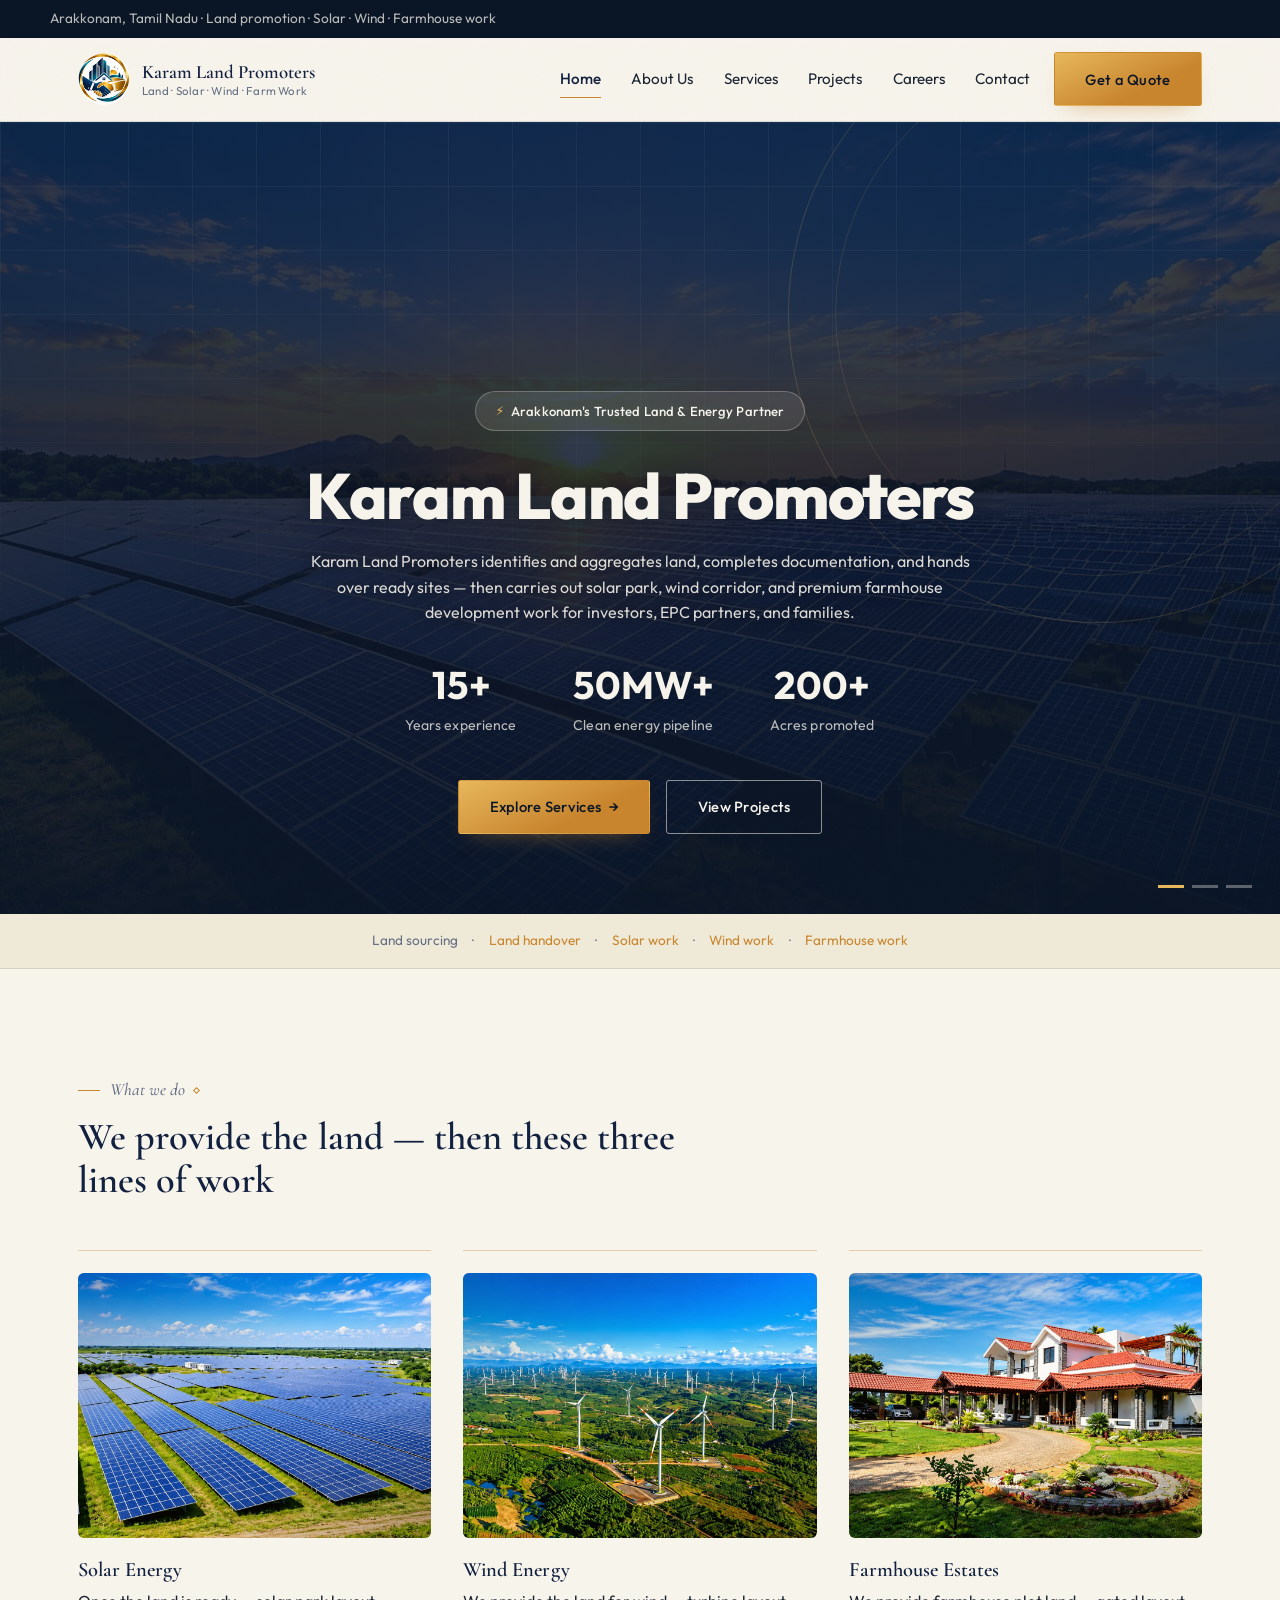
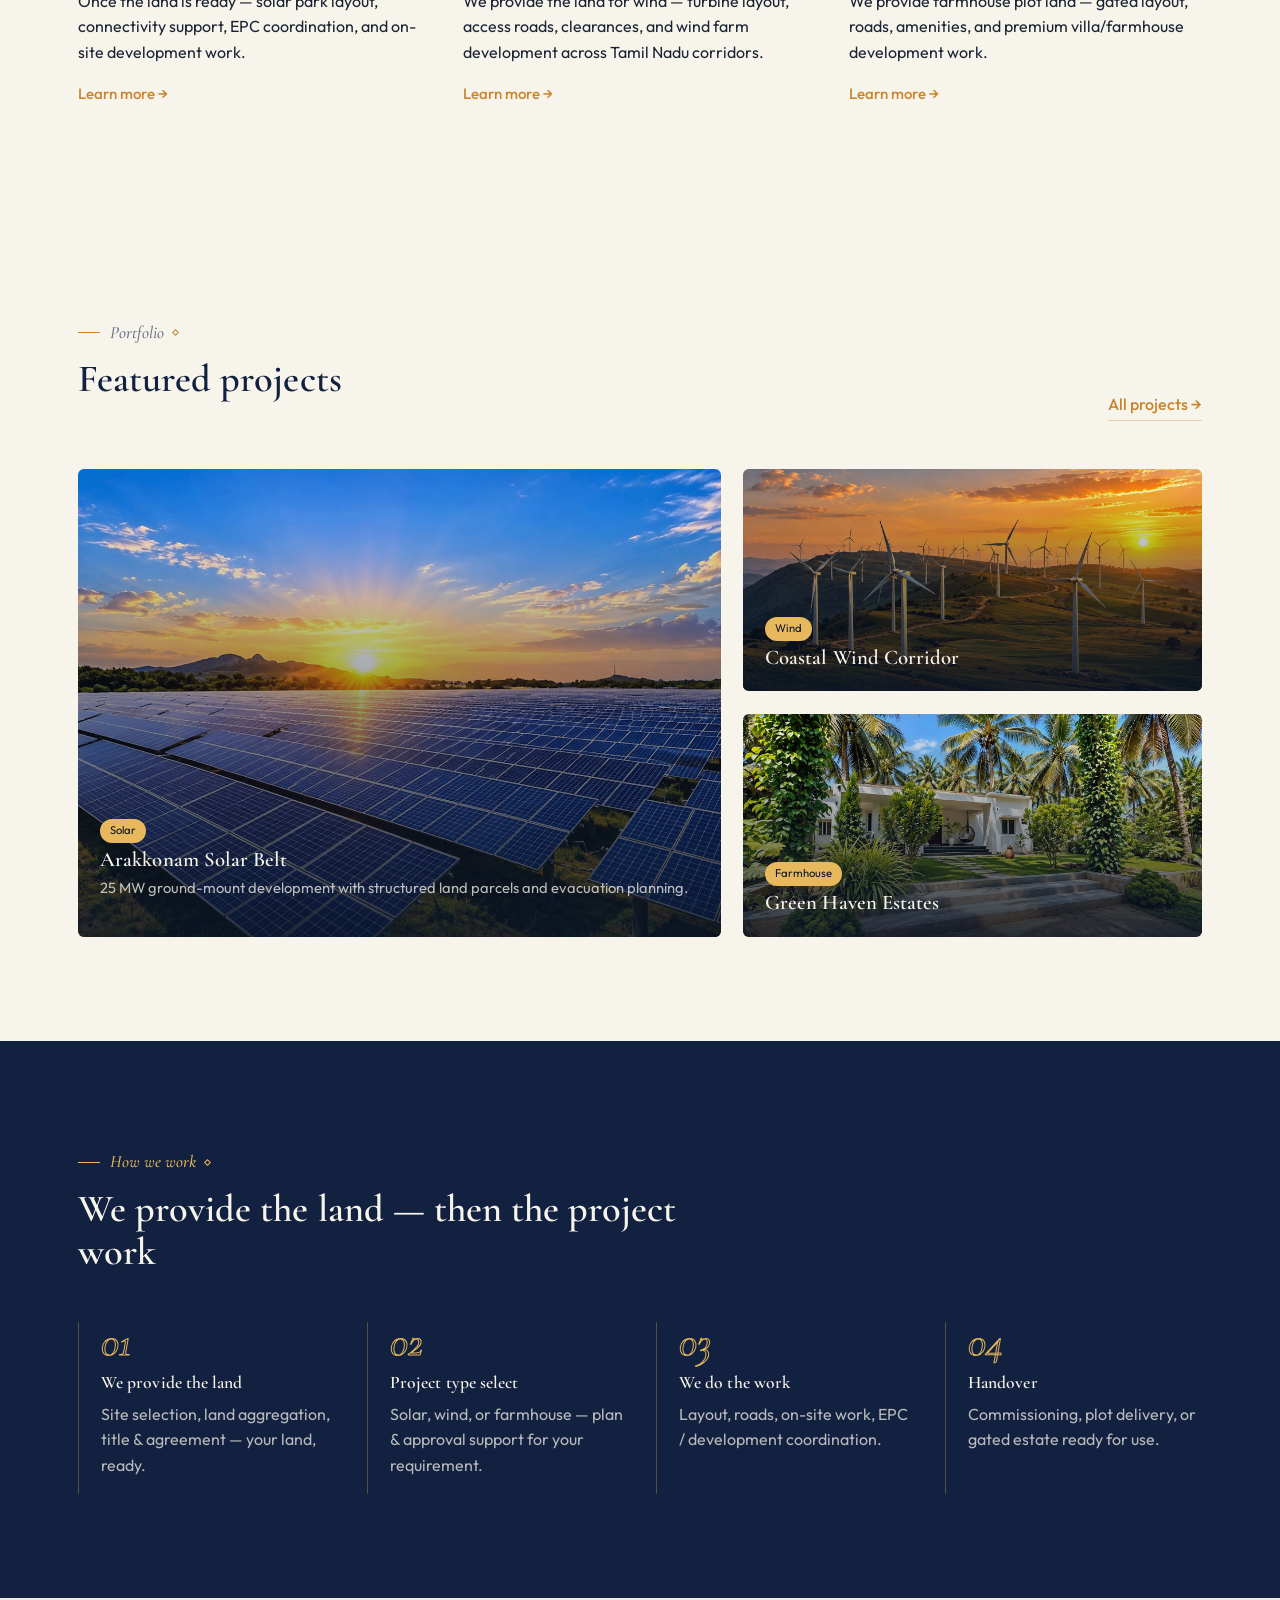
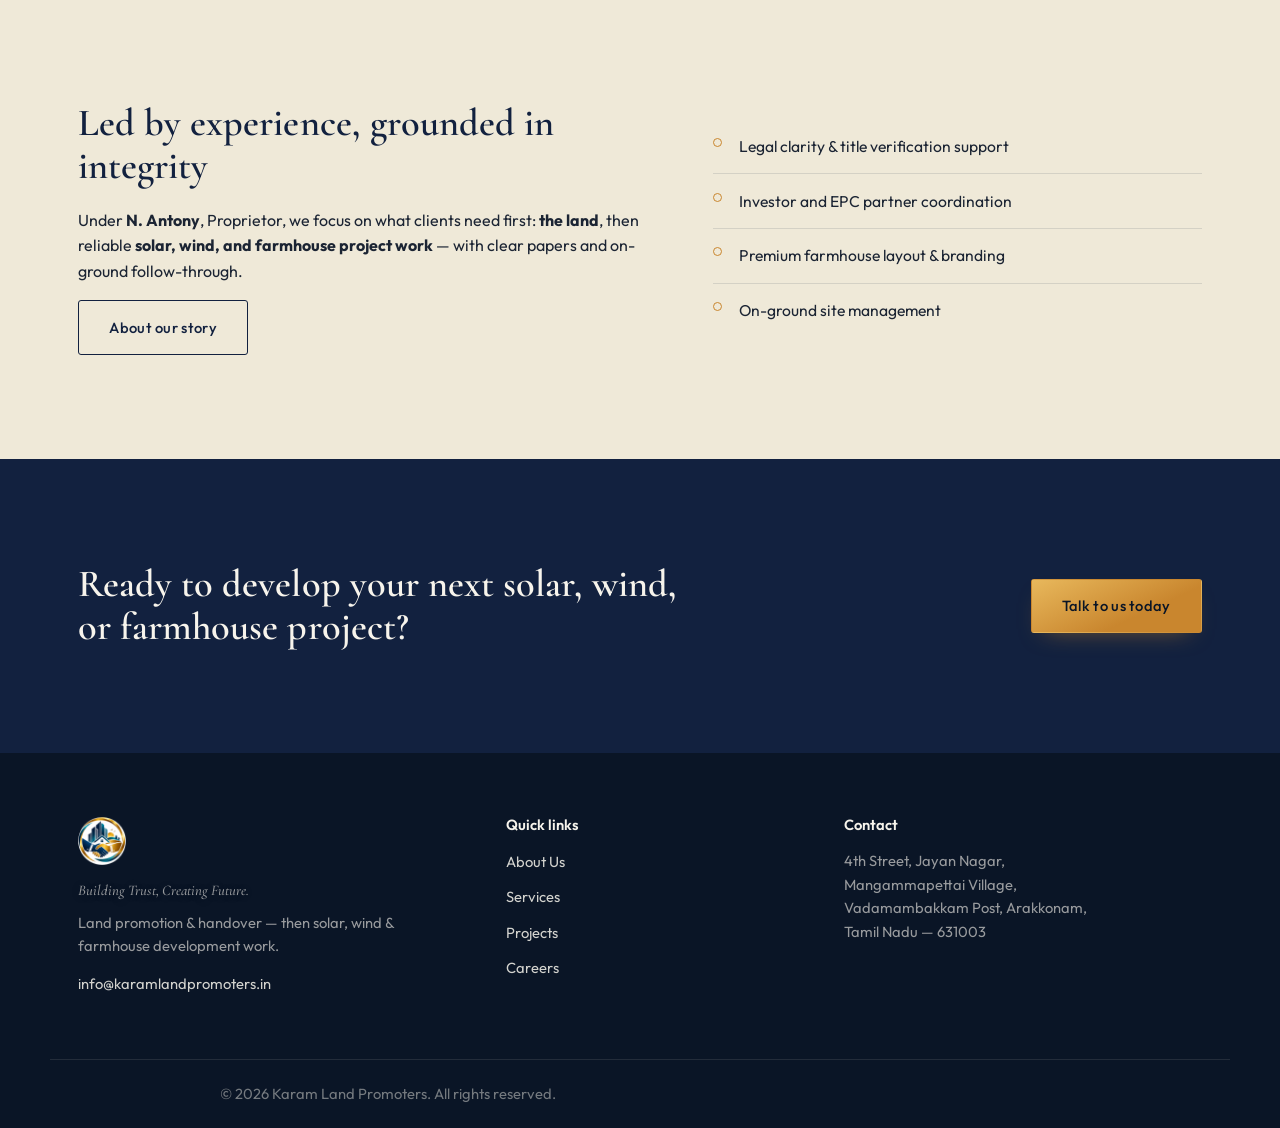
==== commit a081ed1d: "Improve homepage SEO" ====
--- a/index.html
+++ b/index.html
@@ -5,6 +5,8 @@
   <meta name="viewport" content="width=device-width, initial-scale=1.0" />
   <meta name="description" content="Karam Land Promoters — we provide the land, then handle solar, wind &amp; farmhouse development. Premium land promotion and project work across Tamil Nadu." />
   <title>Karam Land Promoters | Building Trust, Creating Future</title>
+  <link rel="canonical" href="https://www.karamlandpromoters.in/" />
+<meta name="robots" content="index, follow" />
   <meta property="og:type" content="website" />
   <meta property="og:site_name" content="Karam Land Promoters" />
   <meta property="og:title" content="Karam Land Promoters | Building Trust, Creating Future" />
@@ -62,7 +64,7 @@
       <div class="hero-accent"></div>
       <div class="container hero-content">
         <div class="hero-badge"><span class="hero-badge-icon">⚡</span>Arakkonam's Trusted Land &amp; Energy Partner</div>
-        <h1 class="hero-heading">Providing Land, Powering<br /><span class="gold">Solar, Wind &amp; Farmhouse Work</span></h1>
+        <h1 class="hero-heading">Karam Land Promoters</h1>
         <p class="hero-desc">Karam Land Promoters identifies and aggregates land, completes documentation, and hands over ready sites — then carries out solar park, wind corridor, and premium farmhouse development work for investors, EPC partners, and families.</p>
         <div class="hero-stats">
           <div><strong>15+</strong><span>Years experience</span></div>
